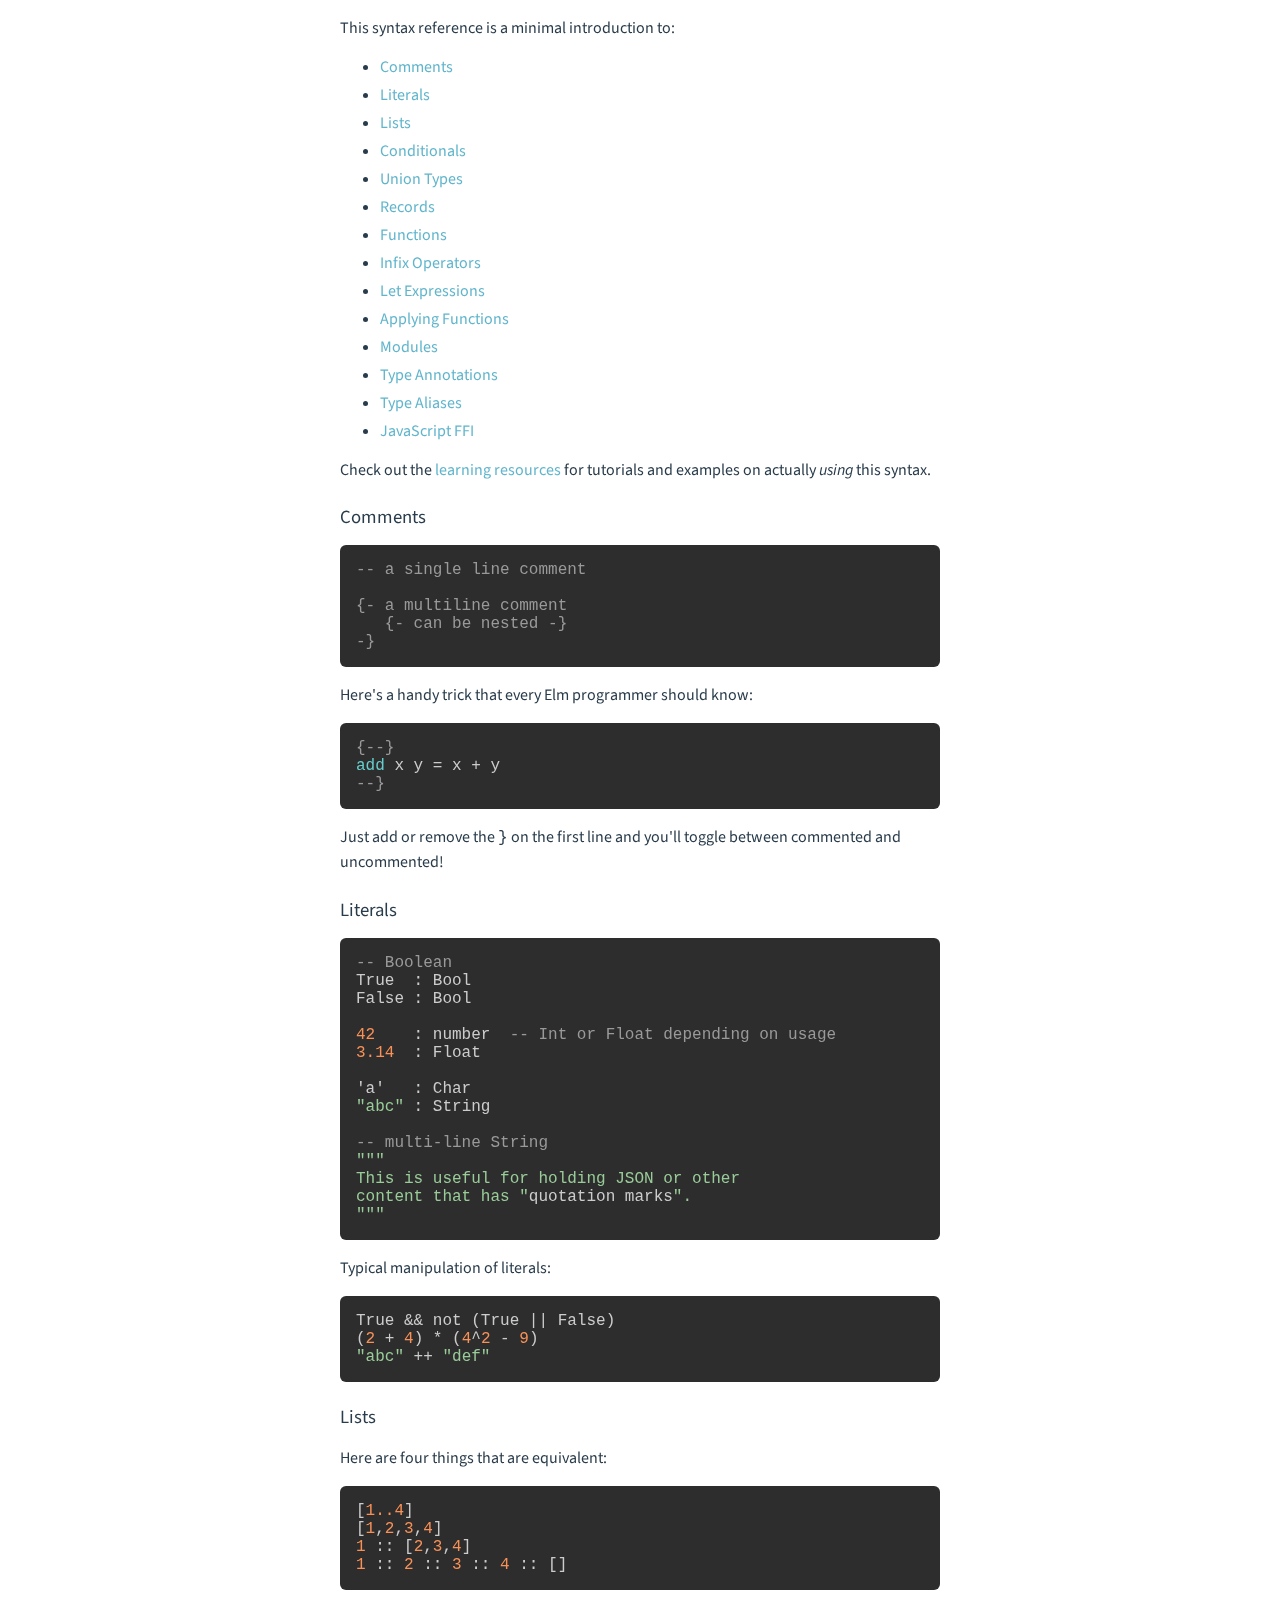
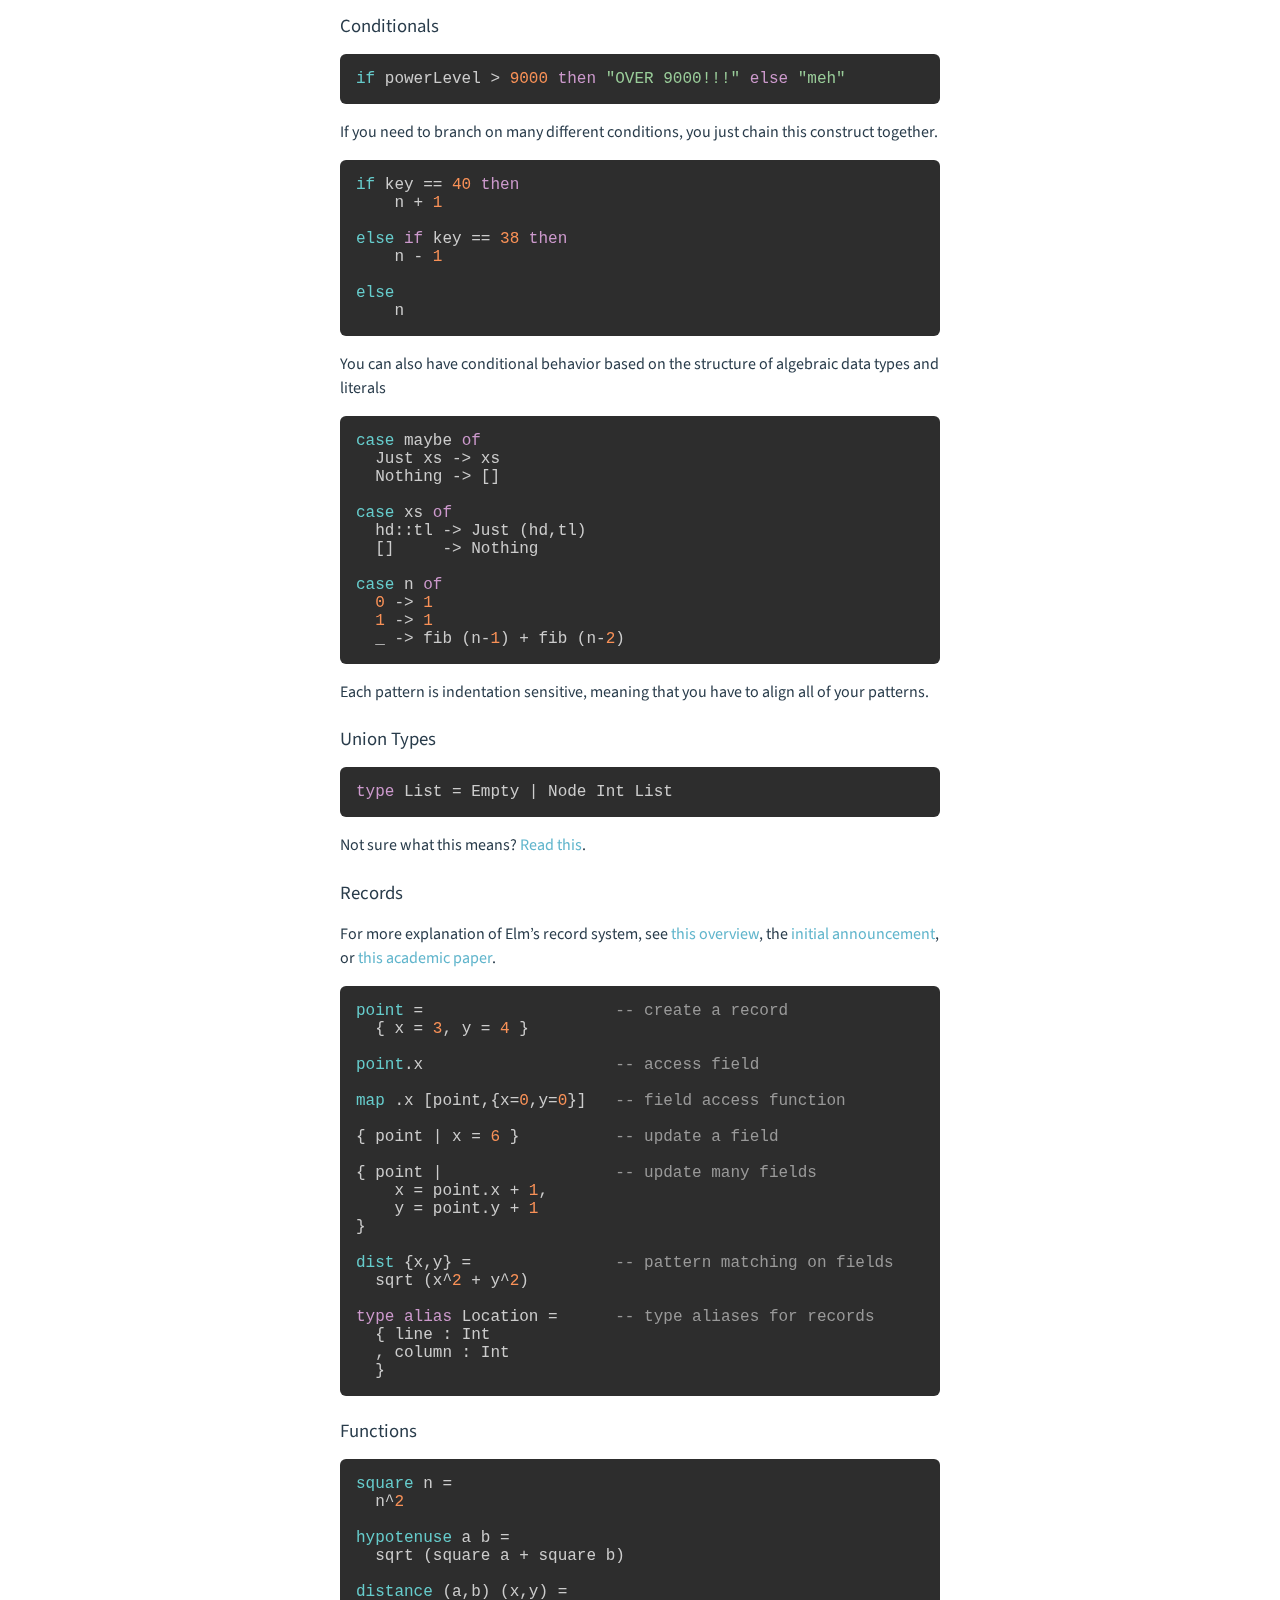
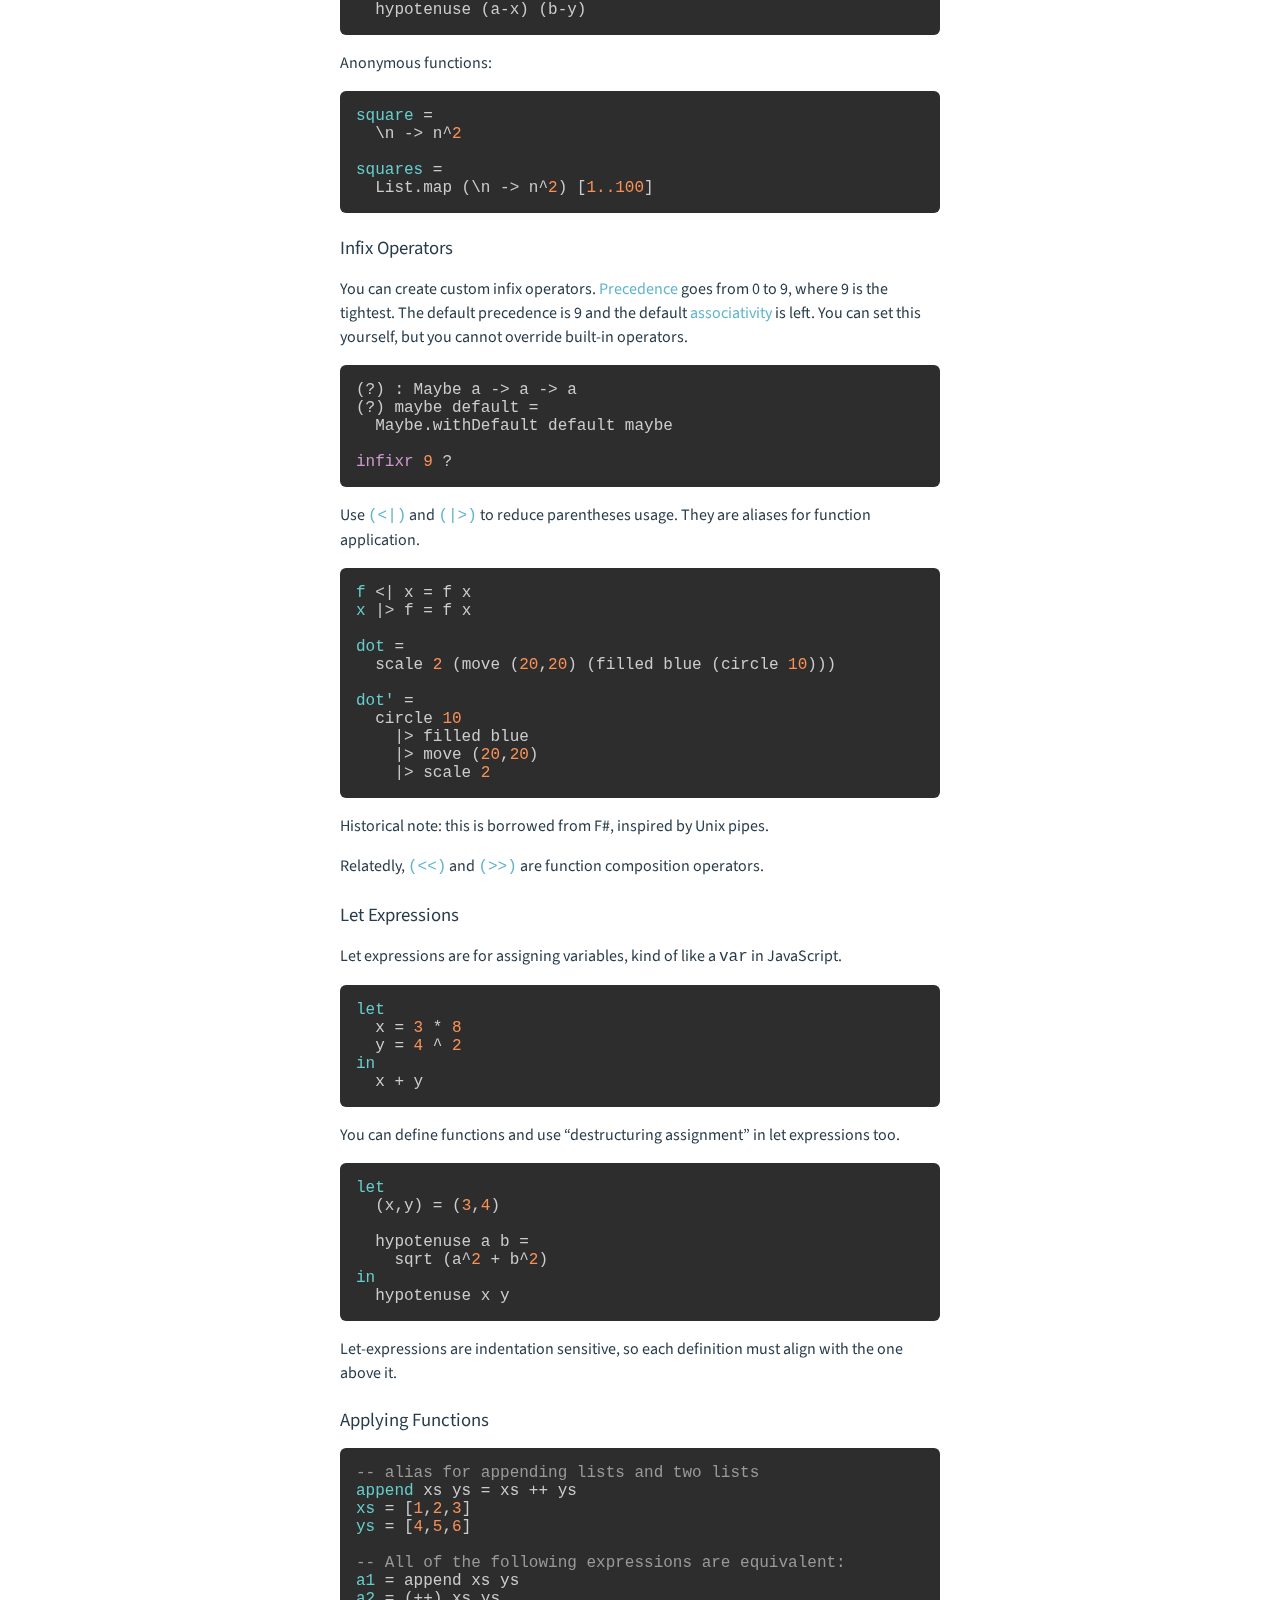
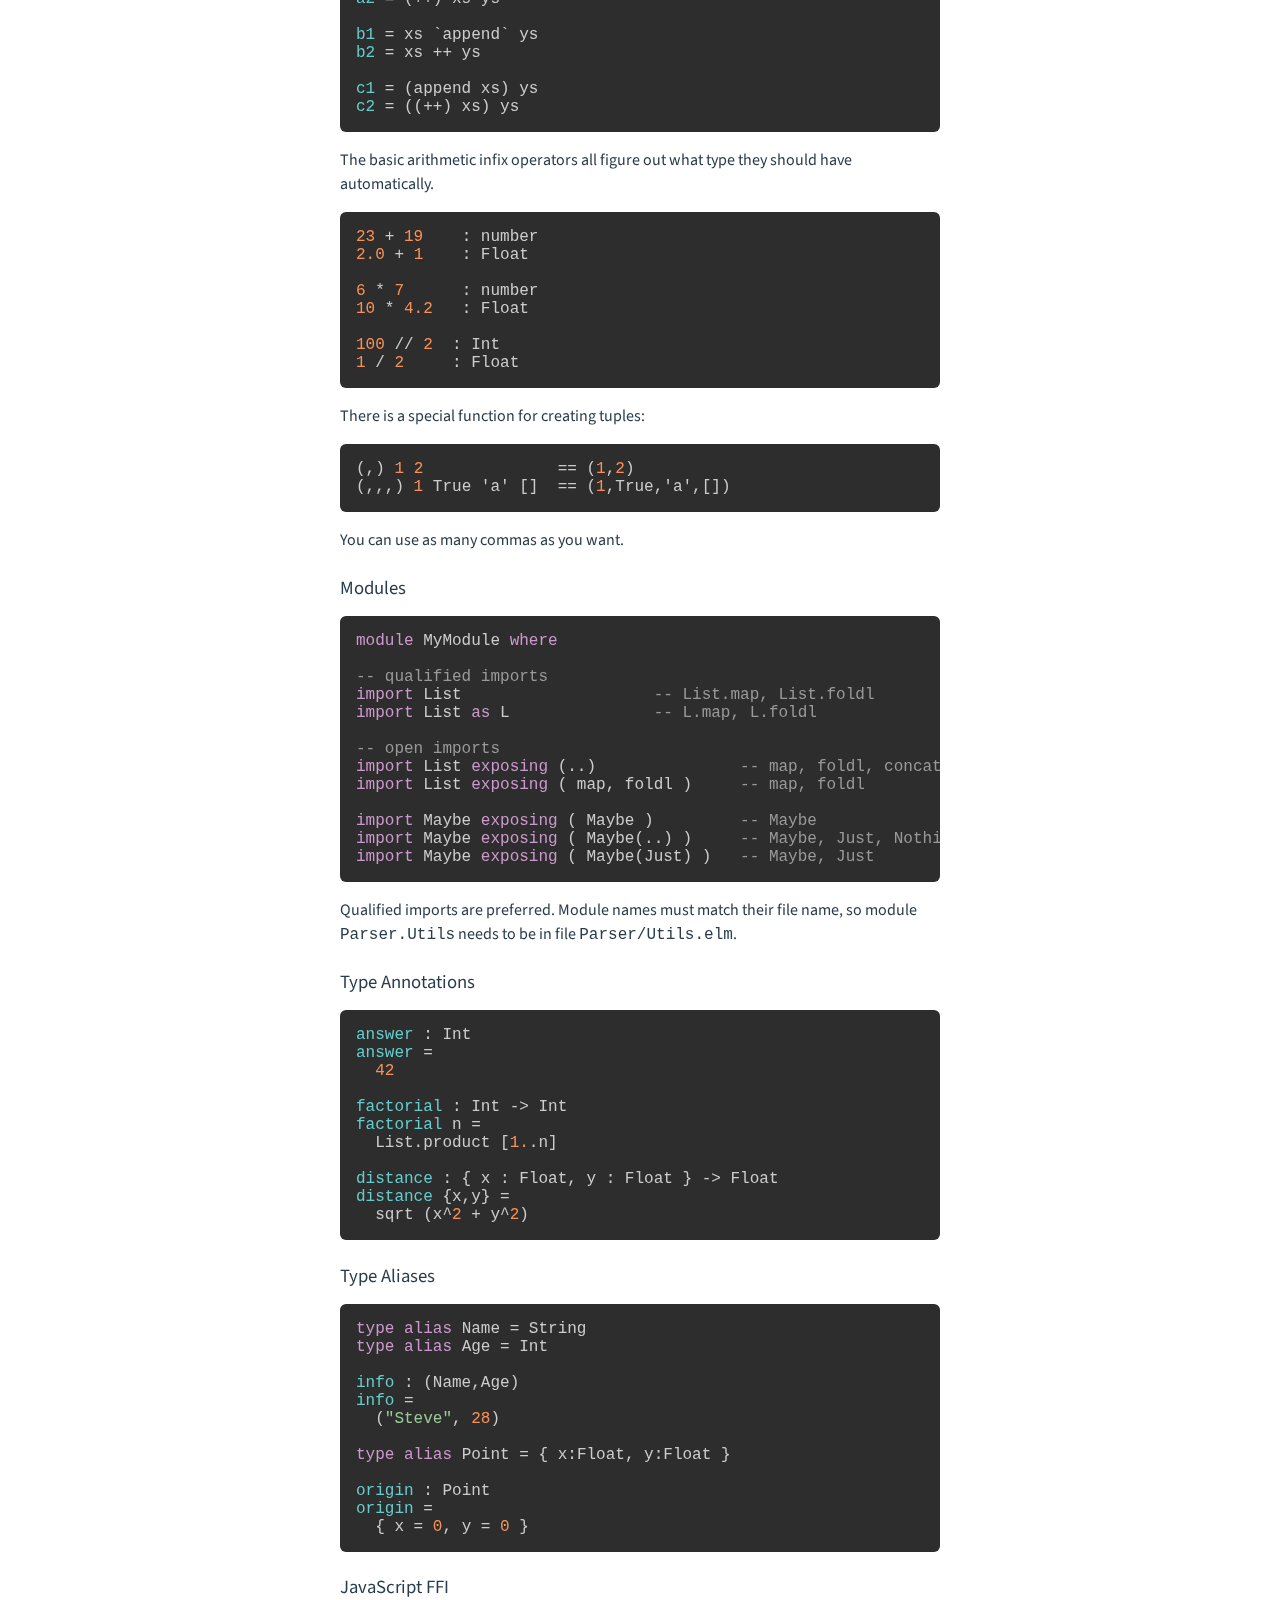
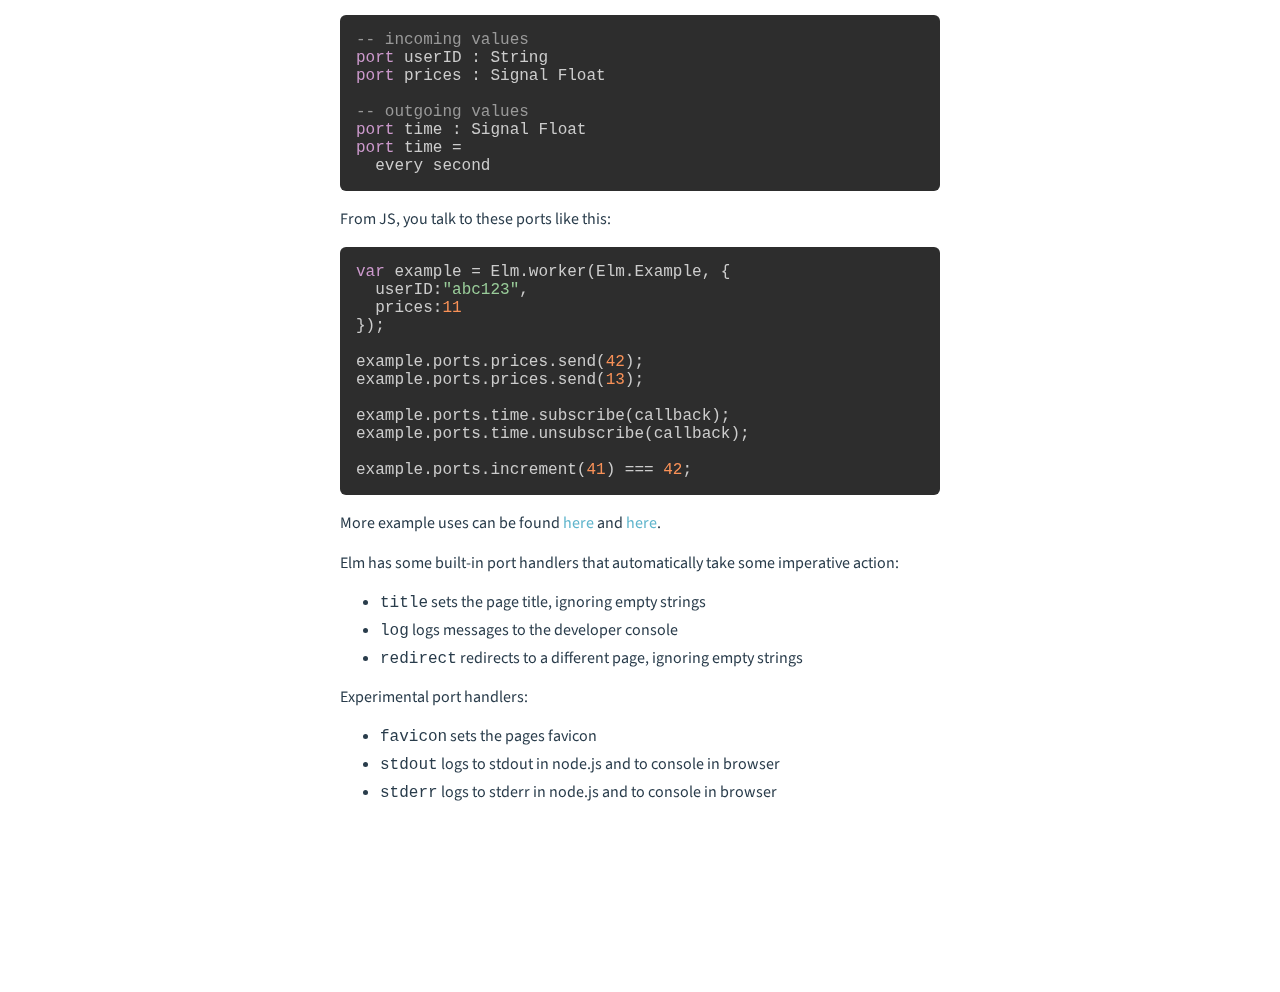
==== index.html @ 574e891b "Adding styles form elm-lang" ====
<!DOCTYPE HTML>
<html>
  <head>
    <meta charset="UTF-8">
    <title>Connect Four</title>
    <link rel="shortcut icon" size="16x16, 32x32, 48x48, 64x64, 128x128, 256x256" href="/favicon.ico">
    <link rel="stylesheet" href="/style.css">
    <link rel="stylesheet" href="/hightlight-default.css">
    <script src="/highlight.pack.js"></script>
    <script src="/elm.js"></script>
  </head>
  <body>
    <script>var runningElmModule = Elm.fullscreen(Elm.Main);</script>
  </body>
</html>
---- style.css ----
@import url(http://fonts.googleapis.com/css?family=Source+Sans+Pro:400,700,400italic,700italic|Source+Code+Pro);

html, head, body {
  margin: 0;
  height: 100%;
}

body {
  font-family: 'Source Sans Pro', 'Trebuchet MS', 'Lucida Grande', 'Bitstream Vera Sans', 'Helvetica Neue', sans-serif;
  color: #293c4b;
}

h1, h2, h3, h4 {
  margin-top: 1.2em;
  margin-bottom: 0.8em;
  font-weight: normal;
}

p {
  line-height: 1.5em;
}

a {
  color: #60B5CC;
  text-decoration: none;
}
a:hover {
  text-decoration: underline;
  color: rgb(234,21,122);
}


/* content */

.content li {
  margin-bottom: 6px;
}


/* guide */

.guide li ul {
  margin: 16px 0;
  padding-left: 24px;
}

.guide li li {
  list-style-type: none;
}

.guide li li a {
  color: #34495E;
  text-decoration: none;
}


/* examples */

.examples li {
  margin-bottom: 4px;
}

.examples li ul {
  margin-top: 6px;
  margin-bottom: 20px;
  padding-left: 1em;
}

.examples li li {
  list-style-type: none;
}


/* top bar */

#tabs {
  padding: 1em;
  background-color: #60B5CC;
}

#tabs ul {
  margin: 0;
  padding: 0;
  list-style-type: none;
  text-align: center;
}

#tabs li {
  display: inline-block;
}

.tab {
  text-decoration: none;
  color: #34495E;
  padding-bottom: 13px;
  margin: 0 1.5em;
  font-size: 20px;
}

.tab:hover,
.tab.current {
  text-decoration: none;
  color: #34495E;
  border-bottom: 3px solid #34495E;
}


/* splash */

#splash {
  padding: 1em;
  background-color: #60B5CC;
  color: white;
  text-align: center;
}

#splash a {
  text-decoration: none;
  border-bottom: 3px solid white;
  color: white;
}


/* code */

code {
  font-family: 'Source Code Mono', monospace;
}

/* blogs */

.author {
  padding-top: 1em;
  color: #ddd;
  display: block;
  width: 600px;
  margin: 0 auto;
  text-align: right;
}

.author a {
  color: #ddd;
  text-decoration: underline;
}

/* Notes */

blockquote {
  display: block;
  overflow-x: auto;
  padding: 0 1em;
  border-radius: 6px;
  background-color: #ebebeb;
  color: #6C7E8F;
}

blockquote p {
  font-size: 14px;
}


/* comparison table */

.comparison table {
  border-collapse: collapse;
  text-align: left;
  width: 100%;
}
.comparison {
  background: #fff;
  overflow: hidden;
  border: 1px solid #8C8C8C;
  border-radius: 3px;
}
.comparison table td, .comparison table th {
  padding: 3px 10px;
}
.comparison th {
  background: #dddddd;
}
.comparison tr:nth-child(even) {
  background: #fbfbfb;
}
---- hightlight-default.css ----
/* Tomorrow Night Eighties Theme */
/* Original theme - https://github.com/chriskempson/tomorrow-theme */
/* http://jmblog.github.com/color-themes-for-google-code-highlightjs */

/* Tomorrow Comment */
.hljs-comment {
  color: #999999;
}

/* Tomorrow Red */
.hljs-variable,
.hljs-attribute,
.hljs-tag,
.hljs-regexp,
.ruby .hljs-constant,
.xml .hljs-tag .hljs-title,
.xml .hljs-pi,
.xml .hljs-doctype,
.html .hljs-doctype,
.css .hljs-id,
.css .hljs-class,
.css .hljs-pseudo {
  color: #f2777a;
}

/* Tomorrow Orange */
.hljs-number,
.hljs-preprocessor,
.hljs-pragma,
.hljs-built_in,
.hljs-literal,
.hljs-params,
.hljs-constant {
  color: #f99157;
}

/* Tomorrow Yellow */
.ruby .hljs-class .hljs-title,
.css .hljs-rule .hljs-attribute {
  color: #ffcc66;
}

/* Tomorrow Green */
.hljs-string,
.hljs-value,
.hljs-inheritance,
.hljs-header,
.hljs-name,
.ruby .hljs-symbol,
.xml .hljs-cdata {
  color: #99cc99;
}

/* Tomorrow Aqua */
.hljs-title,
.css .hljs-hexcolor {
  color: #66cccc;
}

/* Tomorrow Blue */
.hljs-function,
.python .hljs-decorator,
.python .hljs-title,
.ruby .hljs-function .hljs-title,
.ruby .hljs-title .hljs-keyword,
.perl .hljs-sub,
.javascript .hljs-title,
.coffeescript .hljs-title {
  color: #6699cc;
}

/* Tomorrow Purple */
.hljs-keyword,
.javascript .hljs-function {
  color: #cc99cc;
}

.hljs, .lang-elm, .lang-javascript, .lang-bash, .lang-json {
  display: block;
  overflow-x: auto;
  background: #2d2d2d;
  color: #cccccc;
  padding: 1em;
  border-radius: 6px;
  -webkit-text-size-adjust: none;
}

.coffeescript .javascript,
.javascript .xml,
.tex .hljs-formula,
.xml .javascript,
.xml .vbscript,
.xml .css,
.xml .hljs-cdata {
  opacity: 0.5;
}
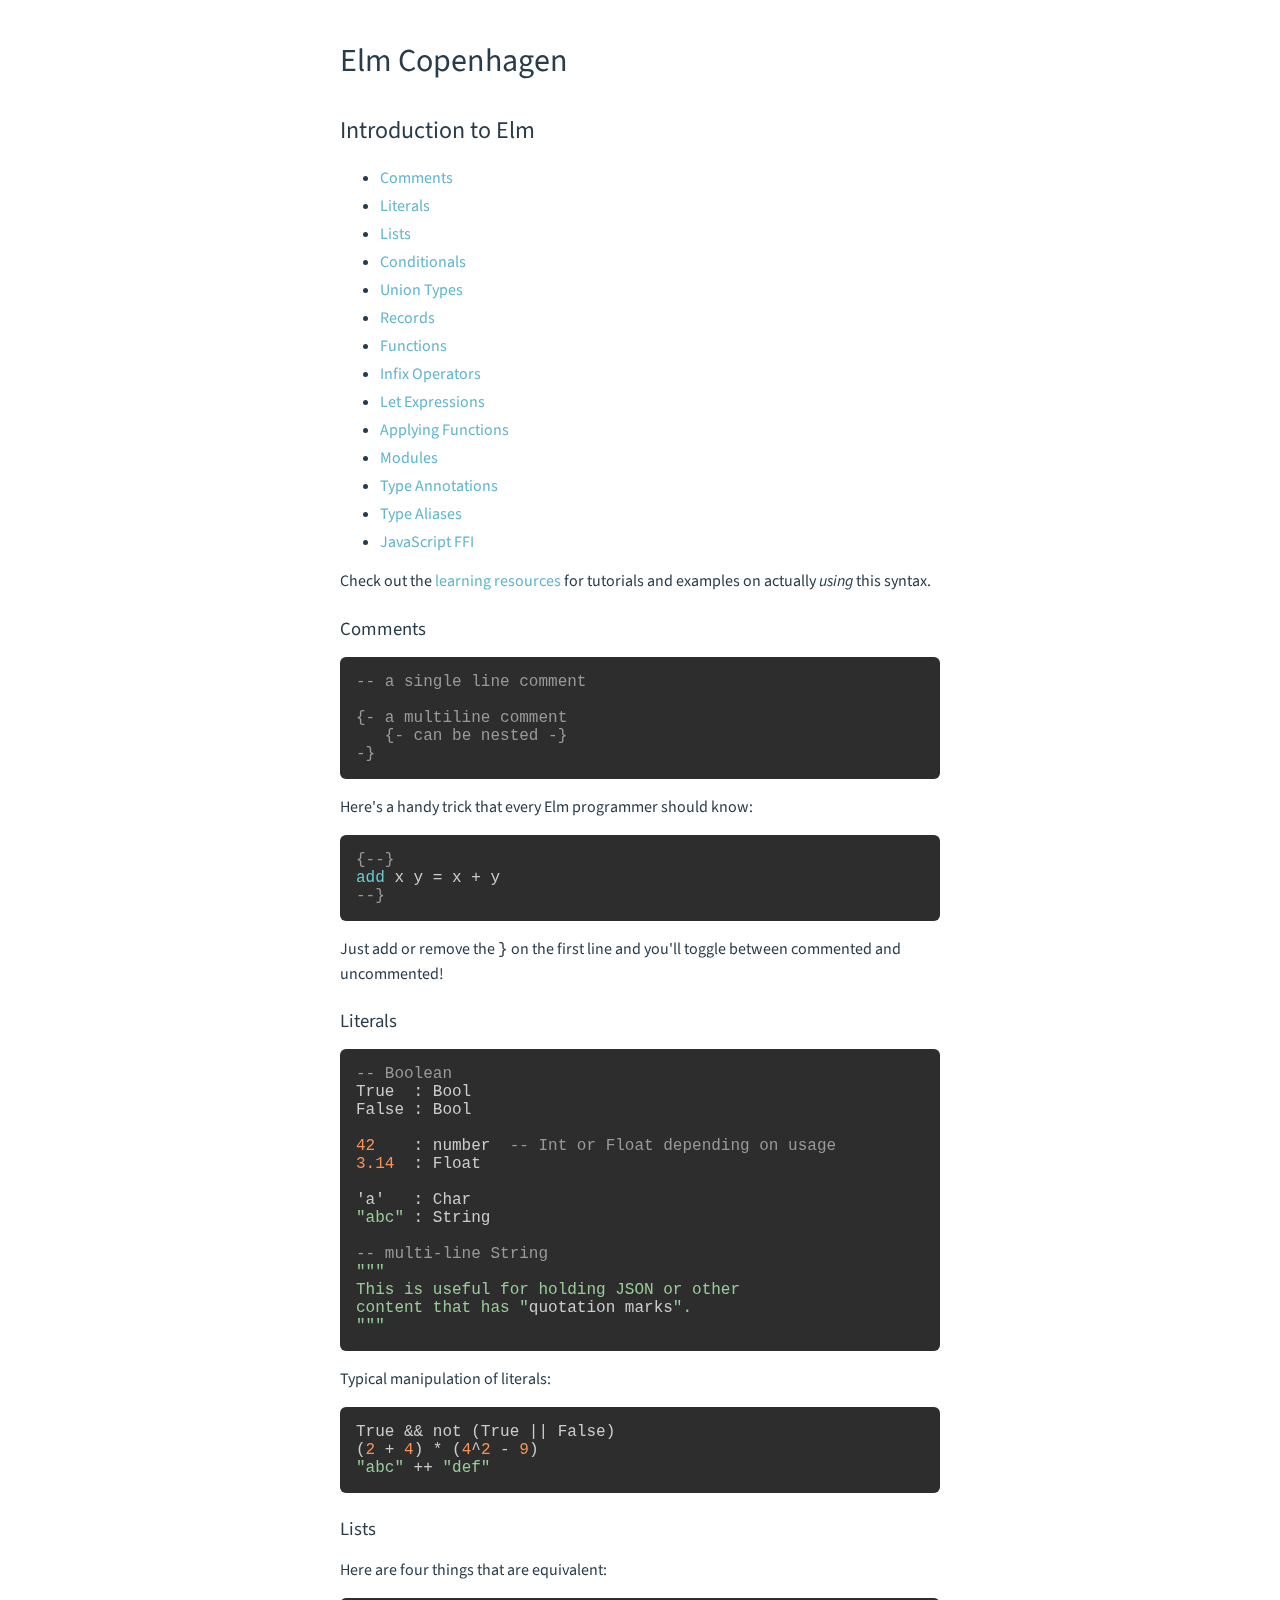
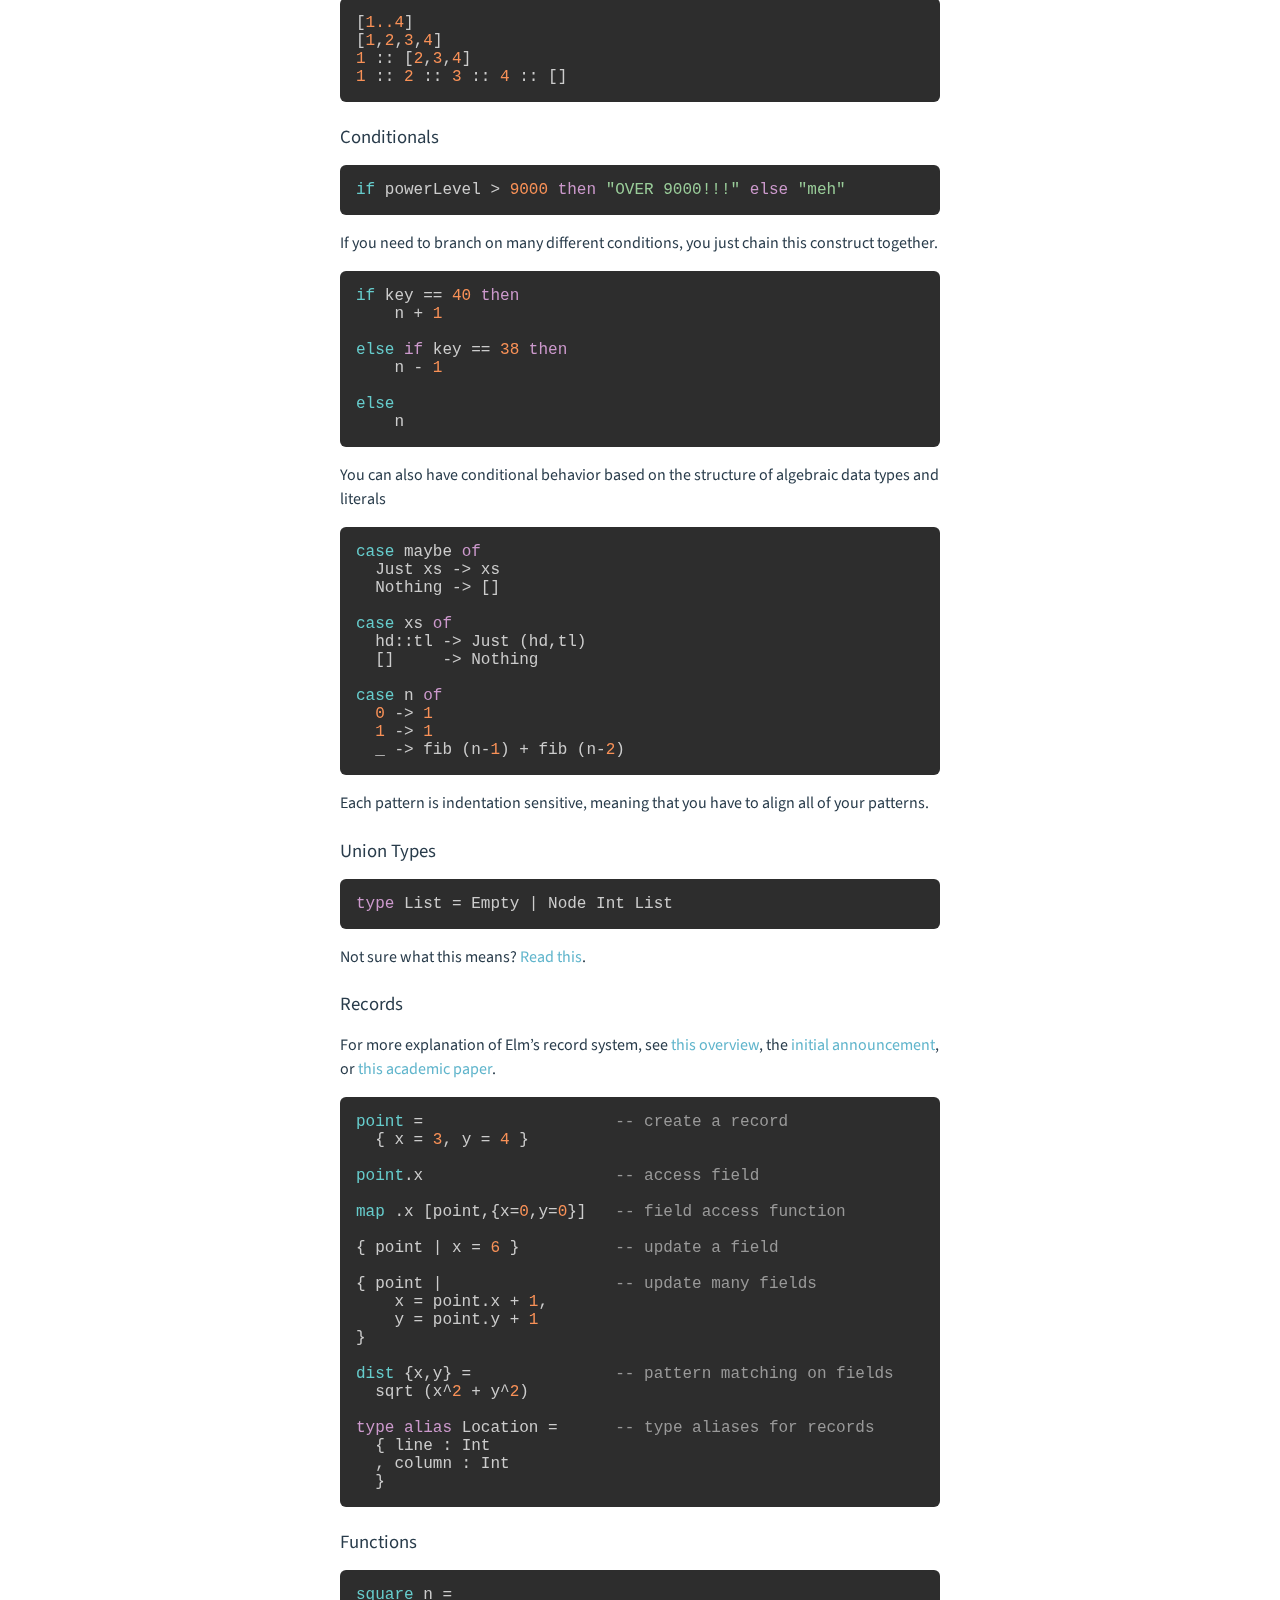
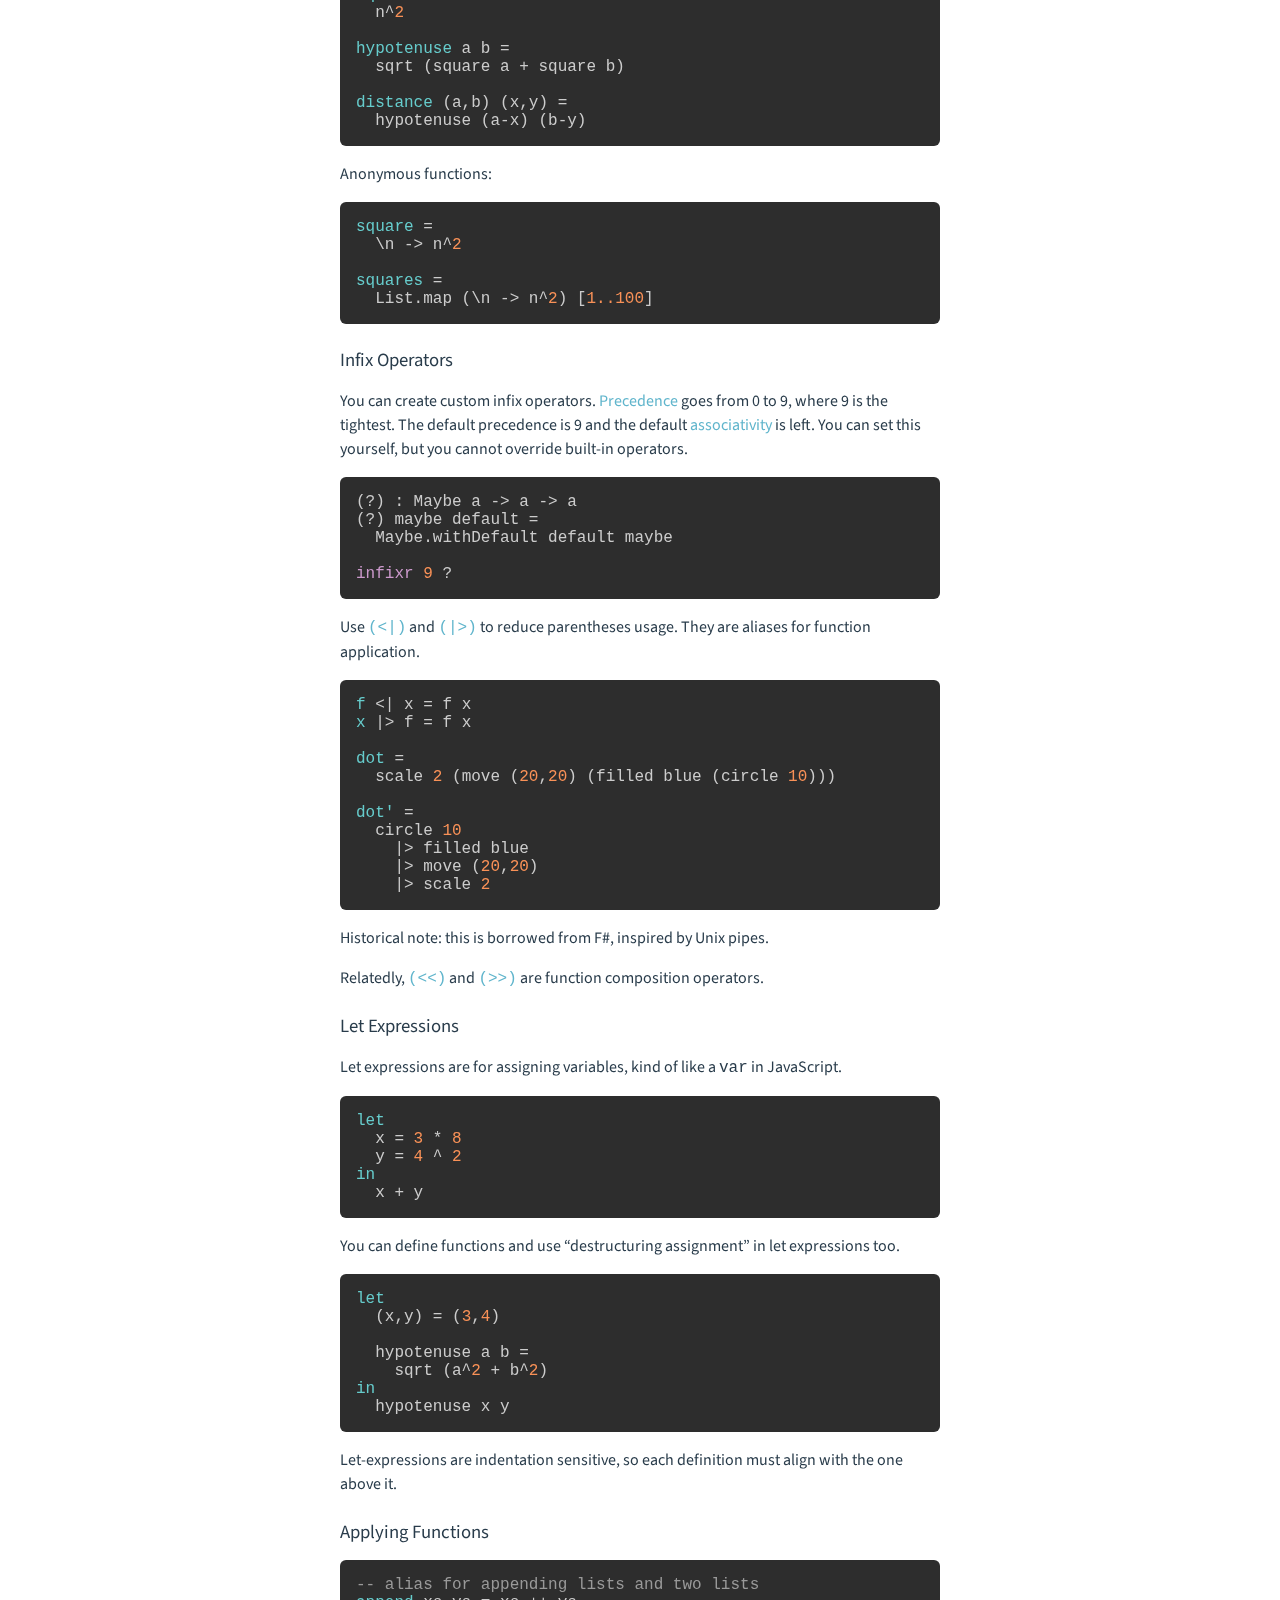
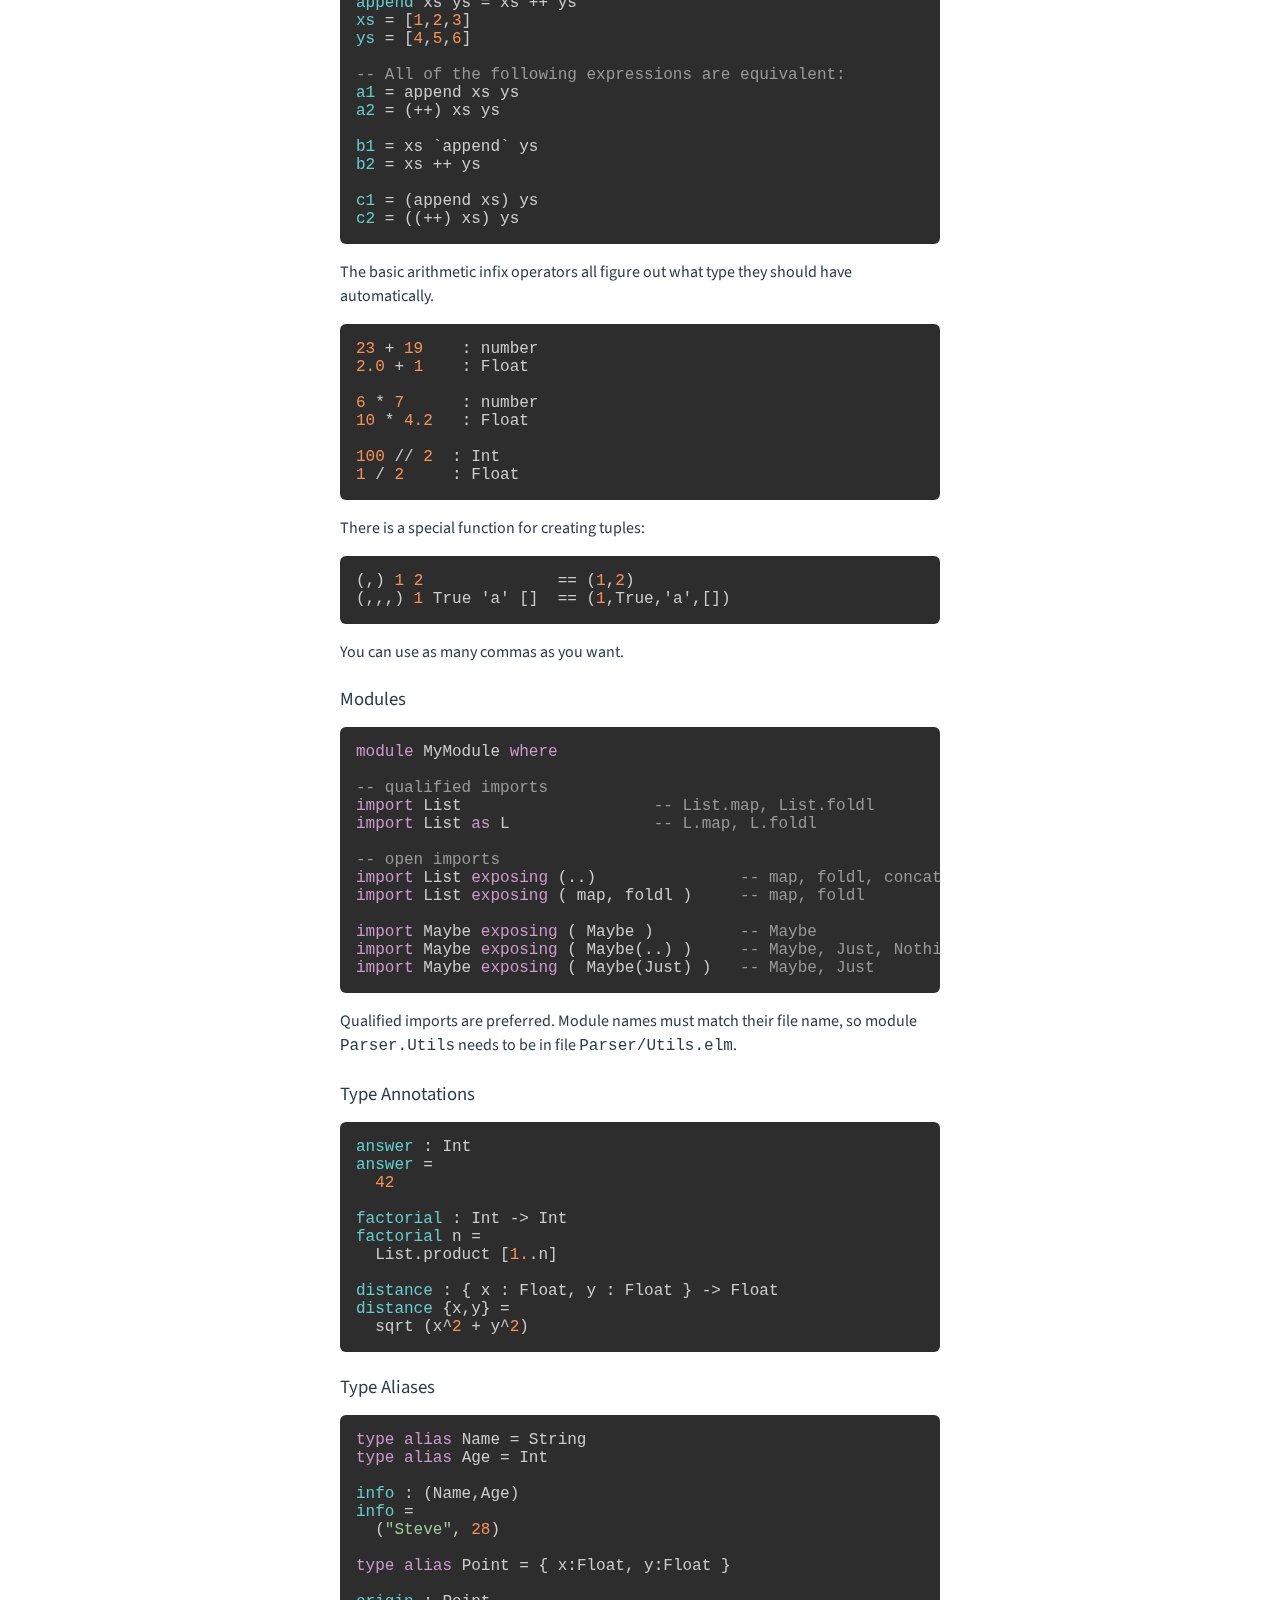
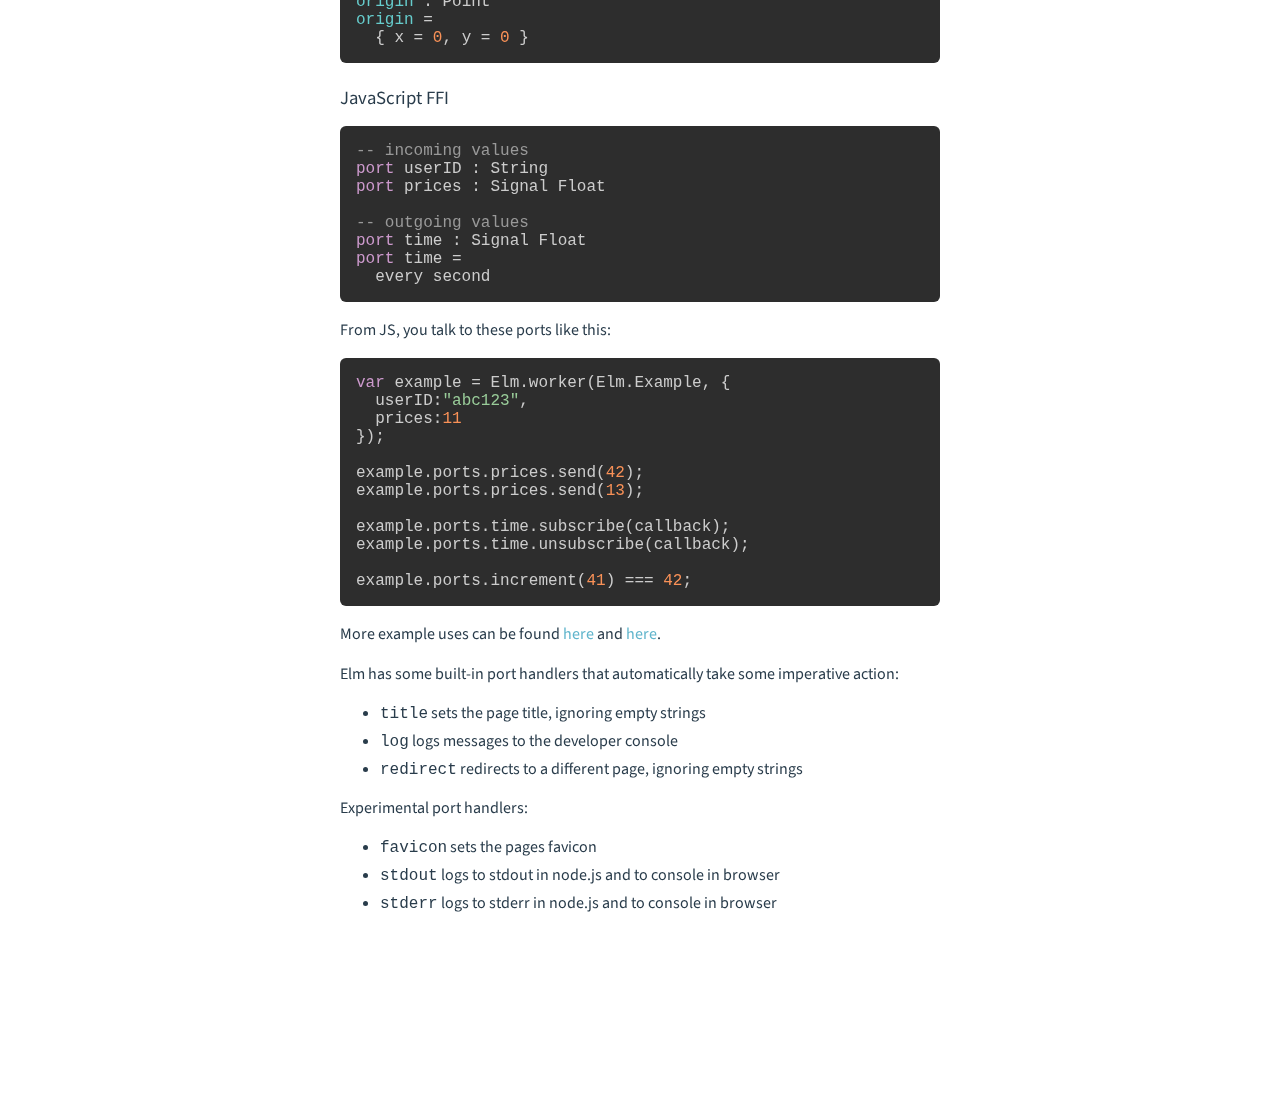
==== commit eccc813a: "Elm reactor as base" ====
--- a/index.html
+++ b/index.html
@@ -5,7 +5,7 @@
     <title>Connect Four</title>
     <link rel="shortcut icon" size="16x16, 32x32, 48x48, 64x64, 128x128, 256x256" href="/favicon.ico">
     <link rel="stylesheet" href="/style.css">
-    <link rel="stylesheet" href="/hightlight-default.css">
+    <link rel="stylesheet" href="/highlight-default.css">
     <script src="/highlight.pack.js"></script>
     <script src="/elm.js"></script>
   </head>
--- a/highlight-default.css
+++ b/highlight-default.css
@@ -0,0 +1,96 @@
+/* Tomorrow Night Eighties Theme */
+/* Original theme - https://github.com/chriskempson/tomorrow-theme */
+/* http://jmblog.github.com/color-themes-for-google-code-highlightjs */
+
+/* Tomorrow Comment */
+.hljs-comment {
+  color: #999999;
+}
+
+/* Tomorrow Red */
+.hljs-variable,
+.hljs-attribute,
+.hljs-tag,
+.hljs-regexp,
+.ruby .hljs-constant,
+.xml .hljs-tag .hljs-title,
+.xml .hljs-pi,
+.xml .hljs-doctype,
+.html .hljs-doctype,
+.css .hljs-id,
+.css .hljs-class,
+.css .hljs-pseudo {
+  color: #f2777a;
+}
+
+/* Tomorrow Orange */
+.hljs-number,
+.hljs-preprocessor,
+.hljs-pragma,
+.hljs-built_in,
+.hljs-literal,
+.hljs-params,
+.hljs-constant {
+  color: #f99157;
+}
+
+/* Tomorrow Yellow */
+.ruby .hljs-class .hljs-title,
+.css .hljs-rule .hljs-attribute {
+  color: #ffcc66;
+}
+
+/* Tomorrow Green */
+.hljs-string,
+.hljs-value,
+.hljs-inheritance,
+.hljs-header,
+.hljs-name,
+.ruby .hljs-symbol,
+.xml .hljs-cdata {
+  color: #99cc99;
+}
+
+/* Tomorrow Aqua */
+.hljs-title,
+.css .hljs-hexcolor {
+  color: #66cccc;
+}
+
+/* Tomorrow Blue */
+.hljs-function,
+.python .hljs-decorator,
+.python .hljs-title,
+.ruby .hljs-function .hljs-title,
+.ruby .hljs-title .hljs-keyword,
+.perl .hljs-sub,
+.javascript .hljs-title,
+.coffeescript .hljs-title {
+  color: #6699cc;
+}
+
+/* Tomorrow Purple */
+.hljs-keyword,
+.javascript .hljs-function {
+  color: #cc99cc;
+}
+
+.hljs, .lang-elm, .lang-javascript, .lang-bash, .lang-json {
+  display: block;
+  overflow-x: auto;
+  background: #2d2d2d;
+  color: #cccccc;
+  padding: 1em;
+  border-radius: 6px;
+  -webkit-text-size-adjust: none;
+}
+
+.coffeescript .javascript,
+.javascript .xml,
+.tex .hljs-formula,
+.xml .javascript,
+.xml .vbscript,
+.xml .css,
+.xml .hljs-cdata {
+  opacity: 0.5;
+}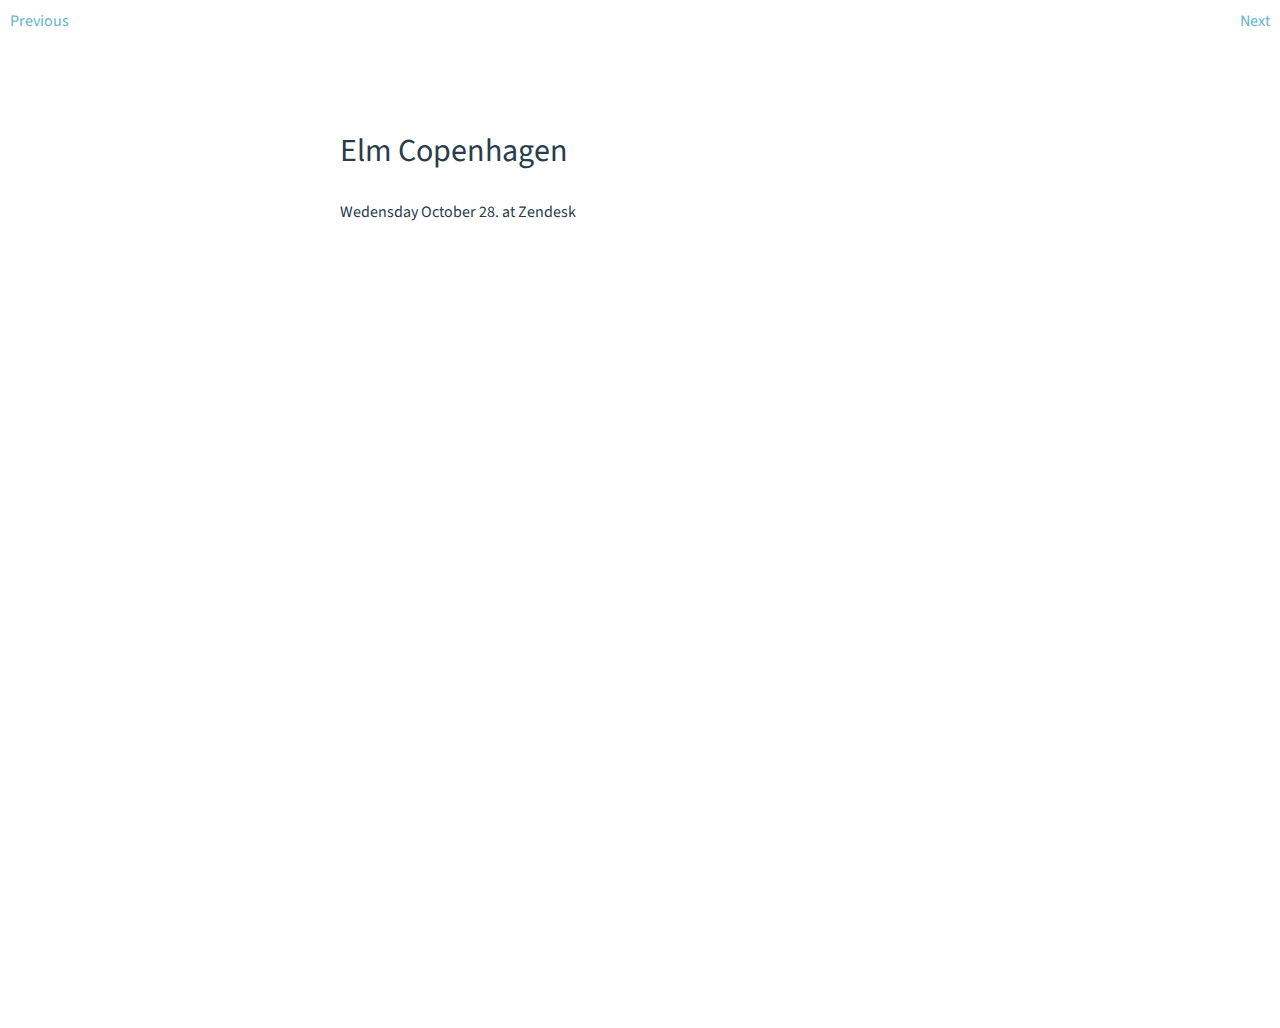
==== commit 580c106c: "Change links" ====
--- a/index.html
+++ b/index.html
@@ -3,11 +3,10 @@
   <head>
     <meta charset="UTF-8">
     <title>Connect Four</title>
-    <link rel="shortcut icon" size="16x16, 32x32, 48x48, 64x64, 128x128, 256x256" href="/favicon.ico">
-    <link rel="stylesheet" href="/style.css">
-    <link rel="stylesheet" href="/highlight-default.css">
-    <script src="/highlight.pack.js"></script>
-    <script src="/elm.js"></script>
+    <link rel="stylesheet" href="style.css">
+    <link rel="stylesheet" href="highlight-default.css">
+    <script src="highlight.pack.js"></script>
+    <script src="elm.js"></script>
   </head>
   <body>
     <script>var runningElmModule = Elm.fullscreen(Elm.Main);</script>
--- a/style.css
+++ b/style.css
@@ -10,7 +10,13 @@
   color: #293c4b;
 }
 
-h1, h2, h3, h4 {
+h1 {
+  margin-top: 4em;
+  margin-bottom: 0.8em;
+  font-weight: normal;
+}
+
+h2, h3, h4 {
   margin-top: 1.2em;
   margin-bottom: 0.8em;
   font-weight: normal;
@@ -180,4 +186,4 @@
 }
 .comparison tr:nth-child(even) {
   background: #fbfbfb;
-}+}
